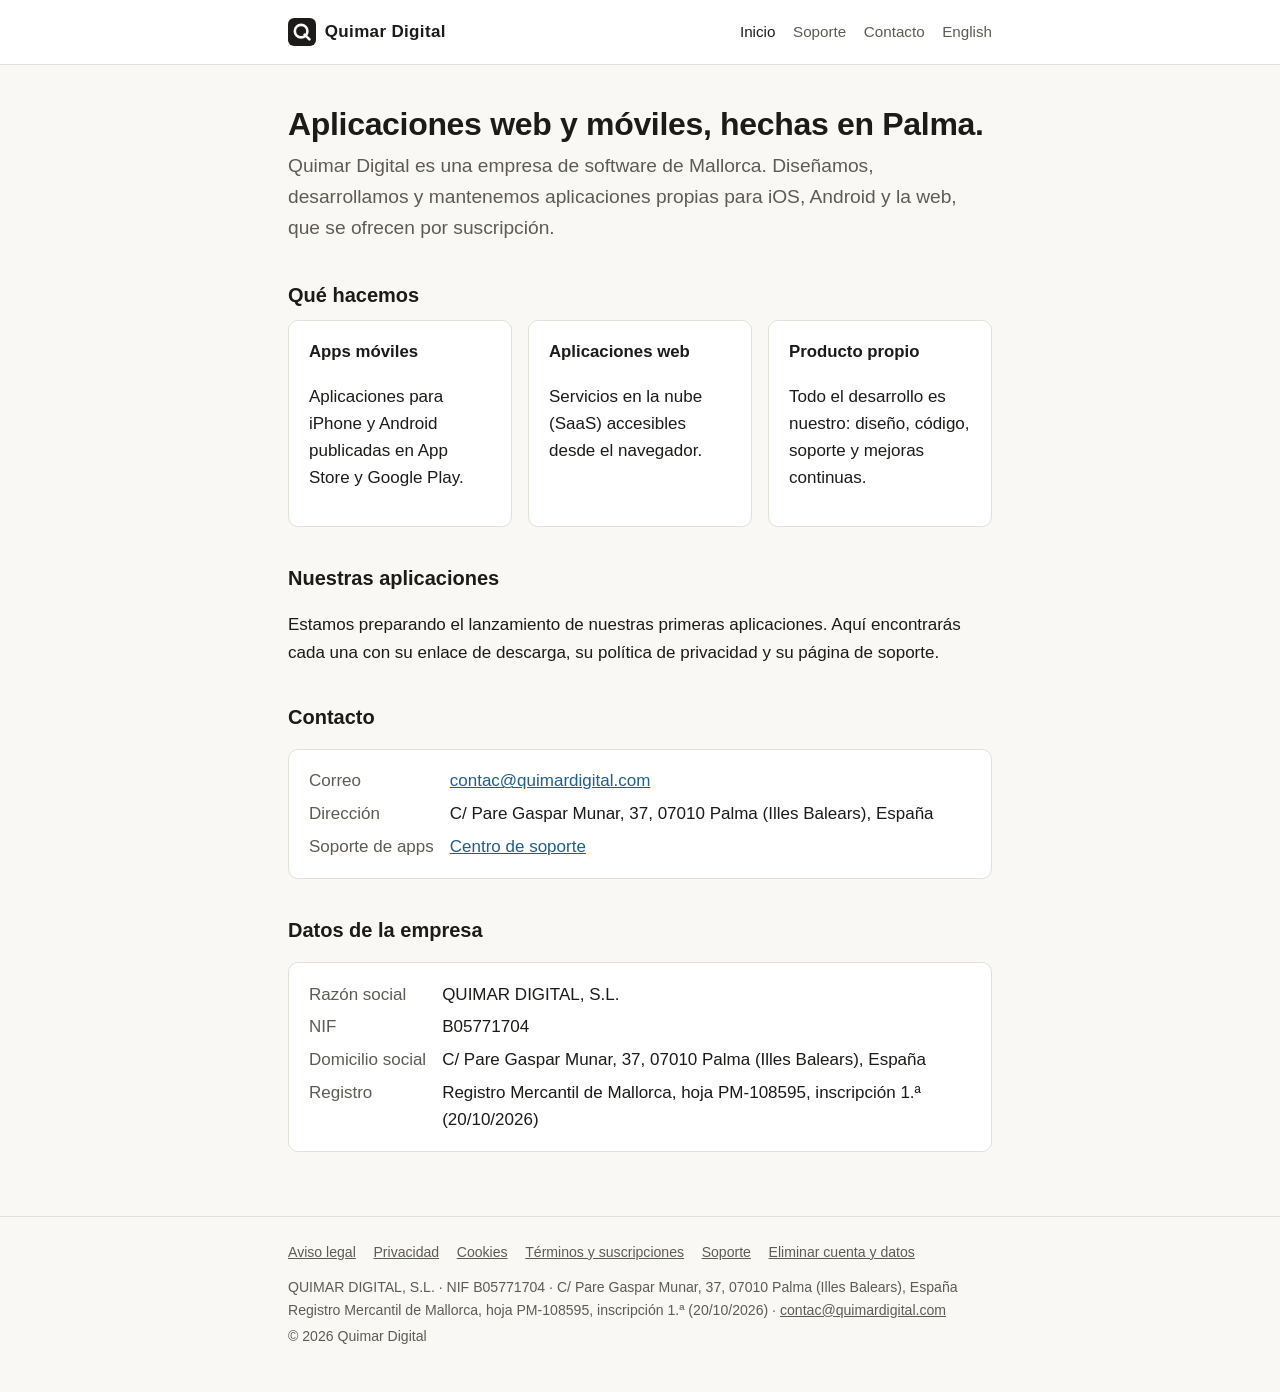
==== index.html @ 4102a564 "Add files via upload" ====
<!doctype html>
<html lang="es">
<head>
<meta charset="utf-8">
<meta name="viewport" content="width=device-width, initial-scale=1">
<title>Quimar Digital · Aplicaciones web y móviles</title>
<meta name="description" content="Quimar Digital, S.L. desarrolla aplicaciones web y móviles por suscripción desde Palma (Mallorca).">
<link rel="canonical" href="https://quimardigital.com/">
<link rel="alternate" hreflang="es" href="https://quimardigital.com/">
<link rel="alternate" hreflang="en" href="https://quimardigital.com/en/">
<link rel="icon" href="favicon.svg" type="image/svg+xml">
<link rel="stylesheet" href="style.css">
</head>
<body>
<header class="site"><div class="wrap">
  <a class="brand" href="index.html"><svg viewBox="0 0 32 32" aria-hidden="true"><rect width="32" height="32" rx="7" fill="currentColor"/><circle cx="15" cy="15" r="7.2" fill="none" stroke="var(--bg)" stroke-width="3"/><path d="M19 19l5.5 5.5" stroke="var(--bg)" stroke-width="3" stroke-linecap="round"/></svg><span>Quimar Digital</span></a>
  <nav class="top" aria-label="Principal">
    <a href="index.html" aria-current="page">Inicio</a><a href="soporte.html">Soporte</a><a href="index.html#contacto">Contacto</a><a href="en/index.html" hreflang="en" lang="en">English</a>
  </nav>
</div></header>
<main><div class="wrap">

<h1>Aplicaciones web y móviles, hechas en Palma.</h1>
<p class="lead">Quimar Digital es una empresa de software de Mallorca. Diseñamos, desarrollamos y mantenemos aplicaciones propias para iOS, Android y la web, que se ofrecen por suscripción.</p>

<h2>Qué hacemos</h2>
<div class="grid">
  <div class="card"><h3>Apps móviles</h3><p>Aplicaciones para iPhone y Android publicadas en App Store y Google Play.</p></div>
  <div class="card"><h3>Aplicaciones web</h3><p>Servicios en la nube (SaaS) accesibles desde el navegador.</p></div>
  <div class="card"><h3>Producto propio</h3><p>Todo el desarrollo es nuestro: diseño, código, soporte y mejoras continuas.</p></div>
</div>

<h2>Nuestras aplicaciones</h2>
<p>Estamos preparando el lanzamiento de nuestras primeras aplicaciones. Aquí encontrarás cada una con su enlace de descarga, su política de privacidad y su página de soporte.</p>

<h2 id="contacto">Contacto</h2>
<div class="card">
<dl class="data">
  <dt>Correo</dt><dd><a href="mailto:contac@quimardigital.com">contac@quimardigital.com</a></dd>
  <dt>Dirección</dt><dd>C/ Pare Gaspar Munar, 37, 07010 Palma (Illes Balears), España</dd>
  <dt>Soporte de apps</dt><dd><a href="soporte.html">Centro de soporte</a></dd>
</dl>
</div>

<h2>Datos de la empresa</h2>
<div class="card">
<dl class="data">
  <dt>Razón social</dt><dd>QUIMAR DIGITAL, S.L.</dd>
  <dt>NIF</dt><dd>B05771704</dd>
  <dt>Domicilio social</dt><dd>C/ Pare Gaspar Munar, 37, 07010 Palma (Illes Balears), España</dd>
  <dt>Registro</dt><dd>Registro Mercantil de Mallorca, hoja PM-108595, inscripción 1.ª (20/10/2026)</dd>
</dl>
</div>

</div></main>
<footer class="site"><div class="wrap">
  <nav aria-label="Legal"><a href="aviso-legal.html">Aviso legal</a><a href="privacidad.html">Privacidad</a><a href="cookies.html">Cookies</a><a href="terminos.html">Términos y suscripciones</a><a href="soporte.html">Soporte</a><a href="eliminar-cuenta.html">Eliminar cuenta y datos</a></nav>
  <p>QUIMAR DIGITAL, S.L. · NIF B05771704 · C/ Pare Gaspar Munar, 37, 07010 Palma (Illes Balears), España<br>Registro Mercantil de Mallorca, hoja PM-108595, inscripción 1.ª (20/10/2026) · <a href="mailto:contac@quimardigital.com">contac@quimardigital.com</a></p>
  <p>© 2026 Quimar Digital</p>
</div></footer>
</body>
</html>
---- style.css ----
:root{
  --bg:#faf8f4; --surface:#ffffff; --ink:#1c1b19; --muted:#5f5b54; --line:#e4dfd6;
  --accent:#1f5f8b; --accent-ink:#ffffff; --soft:#eef3f7;
  --maxw:46rem; --radius:10px;
  color-scheme: light dark;
}
@media (prefers-color-scheme: dark){
  :root{ --bg:#141412; --surface:#1c1c1a; --ink:#ecebe7; --muted:#a6a29a; --line:#2f2e2b;
         --accent:#7fb6dd; --accent-ink:#0f1a22; --soft:#1b2630; }
}
*{box-sizing:border-box}
html{-webkit-text-size-adjust:100%}
body{margin:0;background:var(--bg);color:var(--ink);
  font:17px/1.6 -apple-system,BlinkMacSystemFont,"Segoe UI",Roboto,"Helvetica Neue",Arial,sans-serif}
a{color:var(--accent)}
a:hover{text-decoration-thickness:2px}
.wrap{max-width:var(--maxw);margin:0 auto;padding:0 16px}
header.site{border-bottom:1px solid var(--line);background:var(--surface)}
header.site .wrap{display:flex;align-items:center;justify-content:space-between;gap:1rem;min-height:64px;flex-wrap:wrap}
.brand{font-weight:700;letter-spacing:.02em;text-decoration:none;color:var(--ink);display:flex;align-items:center;gap:.55rem}
.brand svg{width:28px;height:28px;flex:none}
nav.top{display:flex;gap:1.1rem;flex-wrap:wrap;font-size:.95rem}
nav.top a{color:var(--muted);text-decoration:none}
nav.top a:hover,nav.top a[aria-current=page]{color:var(--ink)}
main{padding:2.5rem 0 3rem}
h1{font-size:2rem;line-height:1.2;margin:0 0 .5rem;letter-spacing:-.01em}
h2{font-size:1.25rem;margin:2.2rem 0 .6rem}
h3{font-size:1.05rem;margin:1.5rem 0 .4rem}
p,li{color:var(--ink)}
.lead{font-size:1.2rem;color:var(--muted);margin:0 0 2rem}
.updated{color:var(--muted);font-size:.9rem;margin-bottom:2rem}
.card{background:var(--surface);border:1px solid var(--line);border-radius:var(--radius);padding:1.1rem 1.25rem;margin:1rem 0}
.grid{display:grid;gap:1rem;grid-template-columns:repeat(auto-fit,minmax(13rem,1fr))}
.grid .card{margin:0}
.card h3{margin-top:0}
dl.data{display:grid;grid-template-columns:max-content 1fr;gap:.35rem 1rem;margin:0}
dl.data dt{color:var(--muted)}
dl.data dd{margin:0}
@media (max-width:520px){dl.data{grid-template-columns:1fr}dl.data dd{margin-bottom:.5rem}}
.btn{display:inline-block;background:var(--accent);color:var(--accent-ink);padding:.6rem 1rem;border-radius:8px;text-decoration:none;font-weight:600}
.note{background:var(--soft);border-radius:var(--radius);padding:.9rem 1.1rem}
table{border-collapse:collapse;width:100%;font-size:.95rem;margin:1rem 0}
th,td{border:1px solid var(--line);padding:.5rem .6rem;text-align:left;vertical-align:top}
th{background:var(--surface)}
.tablewrap{overflow-x:auto}
footer.site{border-top:1px solid var(--line);color:var(--muted);font-size:.88rem;padding:1.5rem 0 2.5rem}
footer.site nav{display:flex;flex-wrap:wrap;gap:.4rem 1.1rem;margin-bottom:.8rem}
footer.site a{color:var(--muted)}
footer.site p{color:var(--muted);margin:.25rem 0}
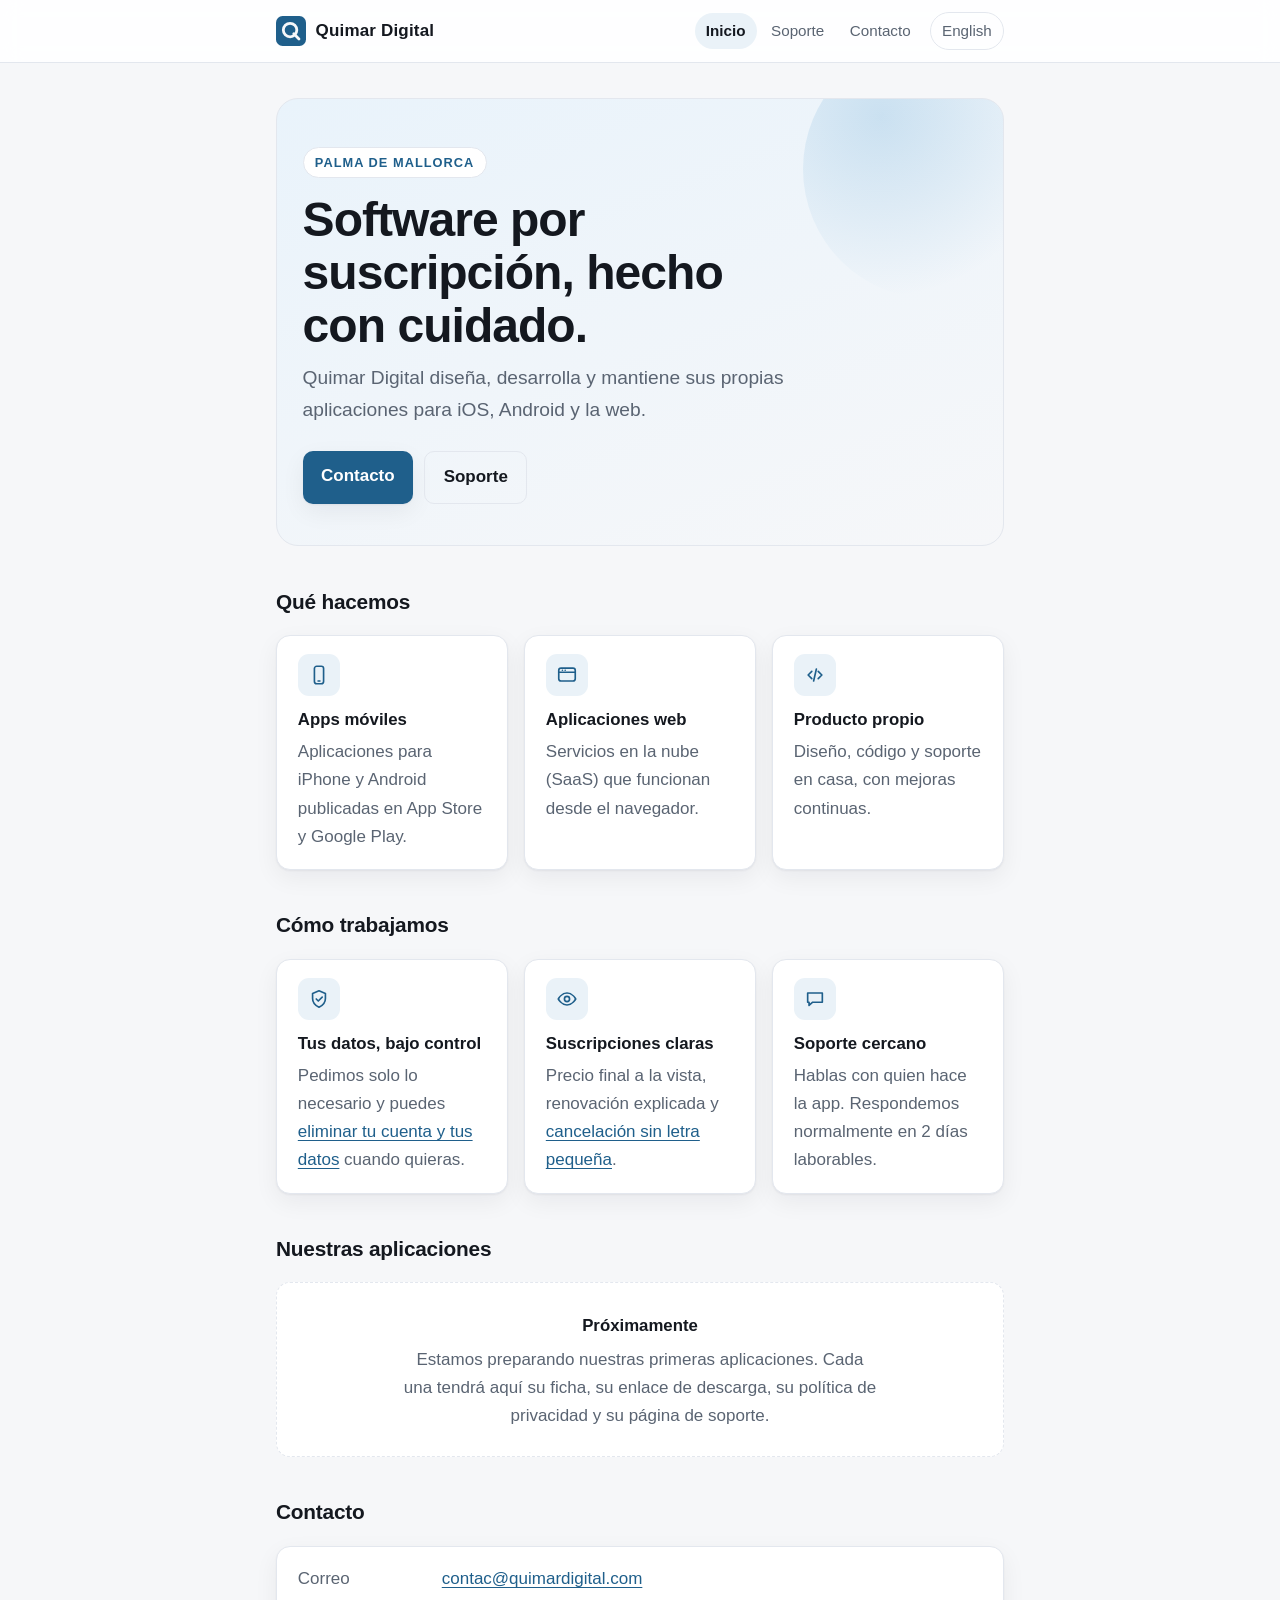
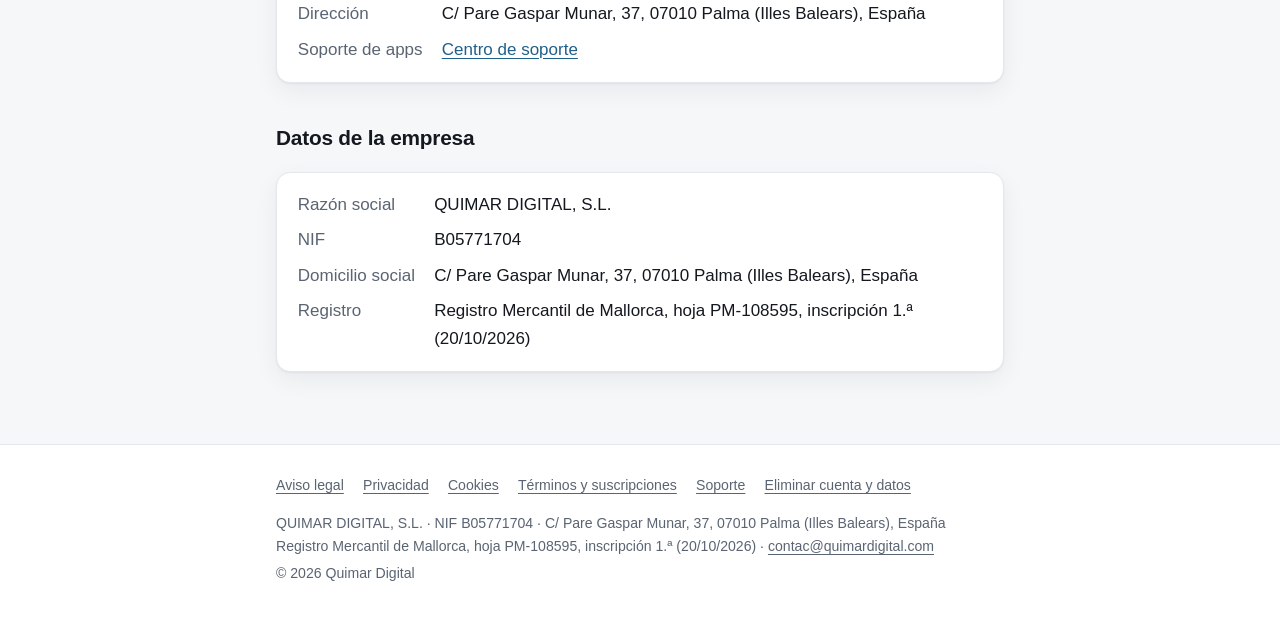
==== commit 465c66b3: "Rediseño de la web: portada con hero, iconos, cabecera fija y modo oscuro Co-Authored-By: Claude Son" ====
--- a/index.html
+++ b/index.html
@@ -15,23 +15,34 @@
 <header class="site"><div class="wrap">
   <a class="brand" href="index.html"><svg viewBox="0 0 32 32" aria-hidden="true"><rect width="32" height="32" rx="7" fill="currentColor"/><circle cx="15" cy="15" r="7.2" fill="none" stroke="var(--bg)" stroke-width="3"/><path d="M19 19l5.5 5.5" stroke="var(--bg)" stroke-width="3" stroke-linecap="round"/></svg><span>Quimar Digital</span></a>
   <nav class="top" aria-label="Principal">
-    <a href="index.html" aria-current="page">Inicio</a><a href="soporte.html">Soporte</a><a href="index.html#contacto">Contacto</a><a href="en/index.html" hreflang="en" lang="en">English</a>
+    <a href="index.html" aria-current="page">Inicio</a><a href="soporte.html">Soporte</a><a href="index.html#contacto">Contacto</a><a class="lang" href="en/index.html" hreflang="en" lang="en">English</a>
   </nav>
 </div></header>
 <main><div class="wrap">
 
-<h1>Aplicaciones web y móviles, hechas en Palma.</h1>
-<p class="lead">Quimar Digital es una empresa de software de Mallorca. Diseñamos, desarrollamos y mantenemos aplicaciones propias para iOS, Android y la web, que se ofrecen por suscripción.</p>
+<section class="hero">
+  <span class="eyebrow">Palma de Mallorca</span>
+  <h1>Software por suscripción, hecho con cuidado.</h1>
+  <p class="lead">Quimar Digital diseña, desarrolla y mantiene sus propias aplicaciones para iOS, Android y la web.</p>
+  <div class="actions"><a class="btn" href="#contacto">Contacto</a><a class="btn ghost" href="soporte.html">Soporte</a></div>
+</section>
 
 <h2>Qué hacemos</h2>
 <div class="grid">
-  <div class="card"><h3>Apps móviles</h3><p>Aplicaciones para iPhone y Android publicadas en App Store y Google Play.</p></div>
-  <div class="card"><h3>Aplicaciones web</h3><p>Servicios en la nube (SaaS) accesibles desde el navegador.</p></div>
-  <div class="card"><h3>Producto propio</h3><p>Todo el desarrollo es nuestro: diseño, código, soporte y mejoras continuas.</p></div>
+  <div class="card"><span class="ico"><svg viewBox="0 0 24 24" fill="none" stroke="currentColor" stroke-width="1.8" stroke-linecap="round" stroke-linejoin="round" aria-hidden="true"><rect x="7" y="2.5" width="10" height="19" rx="2.5"/><path d="M11 18.5h2"/></svg></span><h3>Apps móviles</h3><p>Aplicaciones para iPhone y Android publicadas en App Store y Google Play.</p></div>
+  <div class="card"><span class="ico"><svg viewBox="0 0 24 24" fill="none" stroke="currentColor" stroke-width="1.8" stroke-linecap="round" stroke-linejoin="round" aria-hidden="true"><rect x="3" y="4.5" width="18" height="14" rx="2.5"/><path d="M3 9h18M7 6.8h.01M10 6.8h.01"/></svg></span><h3>Aplicaciones web</h3><p>Servicios en la nube (SaaS) que funcionan desde el navegador.</p></div>
+  <div class="card"><span class="ico"><svg viewBox="0 0 24 24" fill="none" stroke="currentColor" stroke-width="1.8" stroke-linecap="round" stroke-linejoin="round" aria-hidden="true"><path d="M8.5 8L4.5 12l4 4M15.5 8l4 4-4 4M13.5 5.5l-3 13"/></svg></span><h3>Producto propio</h3><p>Diseño, código y soporte en casa, con mejoras continuas.</p></div>
+</div>
+
+<h2>Cómo trabajamos</h2>
+<div class="grid">
+  <div class="card"><span class="ico"><svg viewBox="0 0 24 24" fill="none" stroke="currentColor" stroke-width="1.8" stroke-linecap="round" stroke-linejoin="round" aria-hidden="true"><path d="M12 3l7 3v5.5c0 4.2-2.9 7.6-7 9.5-4.1-1.9-7-5.3-7-9.5V6l7-3z"/><path d="M9 12l2.2 2.2L15.5 10"/></svg></span><h3>Tus datos, bajo control</h3><p>Pedimos solo lo necesario y puedes <a href="eliminar-cuenta.html">eliminar tu cuenta y tus datos</a> cuando quieras.</p></div>
+  <div class="card"><span class="ico"><svg viewBox="0 0 24 24" fill="none" stroke="currentColor" stroke-width="1.8" stroke-linecap="round" stroke-linejoin="round" aria-hidden="true"><path d="M2.5 12S6 5.5 12 5.5 21.5 12 21.5 12 18 18.5 12 18.5 2.5 12 2.5 12z"/><circle cx="12" cy="12" r="2.8"/></svg></span><h3>Suscripciones claras</h3><p>Precio final a la vista, renovación explicada y <a href="terminos.html">cancelación sin letra pequeña</a>.</p></div>
+  <div class="card"><span class="ico"><svg viewBox="0 0 24 24" fill="none" stroke="currentColor" stroke-width="1.8" stroke-linecap="round" stroke-linejoin="round" aria-hidden="true"><path d="M4 5.5h16v10H9.5L5.5 19v-3.5H4z"/></svg></span><h3>Soporte cercano</h3><p>Hablas con quien hace la app. Respondemos normalmente en 2 días laborables.</p></div>
 </div>
 
 <h2>Nuestras aplicaciones</h2>
-<p>Estamos preparando el lanzamiento de nuestras primeras aplicaciones. Aquí encontrarás cada una con su enlace de descarga, su política de privacidad y su página de soporte.</p>
+<div class="card soon"><h3>Próximamente</h3><p>Estamos preparando nuestras primeras aplicaciones. Cada una tendrá aquí su ficha, su enlace de descarga, su política de privacidad y su página de soporte.</p></div>
 
 <h2 id="contacto">Contacto</h2>
 <div class="card">
--- a/style.css
+++ b/style.css
@@ -1,49 +1,88 @@
 :root{
-  --bg:#faf8f4; --surface:#ffffff; --ink:#1c1b19; --muted:#5f5b54; --line:#e4dfd6;
-  --accent:#1f5f8b; --accent-ink:#ffffff; --soft:#eef3f7;
-  --maxw:46rem; --radius:10px;
+  --bg:#f6f7f9; --surface:#ffffff; --ink:#14181f; --muted:#5a6472; --line:#e3e7ee;
+  --accent:#1f5f8b; --accent-2:#2a86c4; --accent-ink:#ffffff; --soft:#eaf2f8;
+  --hero-a:#e9f3fb; --hero-b:#f6f7f9; --shadow:0 1px 2px rgba(16,24,40,.05),0 8px 24px rgba(16,24,40,.06);
+  --maxw:48rem; --radius:14px;
   color-scheme: light dark;
 }
 @media (prefers-color-scheme: dark){
-  :root{ --bg:#141412; --surface:#1c1c1a; --ink:#ecebe7; --muted:#a6a29a; --line:#2f2e2b;
-         --accent:#7fb6dd; --accent-ink:#0f1a22; --soft:#1b2630; }
+  :root{ --bg:#0e1116; --surface:#161b22; --ink:#e8ecf2; --muted:#9aa5b4; --line:#262d38;
+         --accent:#7fb6dd; --accent-2:#5aa2d6; --accent-ink:#0b1620; --soft:#16212c;
+         --hero-a:#13222f; --hero-b:#0e1116; --shadow:0 1px 2px rgba(0,0,0,.4),0 8px 24px rgba(0,0,0,.35); }
 }
 *{box-sizing:border-box}
-html{-webkit-text-size-adjust:100%}
+html{-webkit-text-size-adjust:100%;scroll-behavior:smooth}
 body{margin:0;background:var(--bg);color:var(--ink);
-  font:17px/1.6 -apple-system,BlinkMacSystemFont,"Segoe UI",Roboto,"Helvetica Neue",Arial,sans-serif}
-a{color:var(--accent)}
+  font:17px/1.65 -apple-system,BlinkMacSystemFont,"Segoe UI",Roboto,"Helvetica Neue",Arial,sans-serif;
+  -webkit-font-smoothing:antialiased}
+a{color:var(--accent);text-underline-offset:3px}
 a:hover{text-decoration-thickness:2px}
-.wrap{max-width:var(--maxw);margin:0 auto;padding:0 16px}
-header.site{border-bottom:1px solid var(--line);background:var(--surface)}
-header.site .wrap{display:flex;align-items:center;justify-content:space-between;gap:1rem;min-height:64px;flex-wrap:wrap}
-.brand{font-weight:700;letter-spacing:.02em;text-decoration:none;color:var(--ink);display:flex;align-items:center;gap:.55rem}
-.brand svg{width:28px;height:28px;flex:none}
-nav.top{display:flex;gap:1.1rem;flex-wrap:wrap;font-size:.95rem}
-nav.top a{color:var(--muted);text-decoration:none}
-nav.top a:hover,nav.top a[aria-current=page]{color:var(--ink)}
-main{padding:2.5rem 0 3rem}
-h1{font-size:2rem;line-height:1.2;margin:0 0 .5rem;letter-spacing:-.01em}
-h2{font-size:1.25rem;margin:2.2rem 0 .6rem}
+a:focus-visible,.btn:focus-visible{outline:3px solid var(--accent-2);outline-offset:3px;border-radius:6px}
+.wrap{max-width:var(--maxw);margin:0 auto;padding:0 20px}
+
+header.site{position:sticky;top:0;z-index:10;background:color-mix(in srgb,var(--surface) 88%,transparent);
+  -webkit-backdrop-filter:saturate(1.4) blur(10px);backdrop-filter:saturate(1.4) blur(10px);border-bottom:1px solid var(--line)}
+header.site .wrap{display:flex;align-items:center;justify-content:space-between;gap:.5rem 1.2rem;min-height:62px;flex-wrap:wrap;padding-top:6px;padding-bottom:6px}
+.brand{font-weight:700;letter-spacing:.01em;text-decoration:none;color:var(--ink);display:flex;align-items:center;gap:.6rem}
+.brand svg{width:30px;height:30px;flex:none;color:var(--accent)}
+nav.top{display:flex;gap:.2rem;flex-wrap:wrap;font-size:.95rem;align-items:center}
+nav.top a{color:var(--muted);text-decoration:none;padding:.35rem .7rem;border-radius:999px}
+nav.top a:hover{color:var(--ink);background:var(--soft)}
+nav.top a[aria-current=page]{color:var(--ink);background:var(--soft);font-weight:600}
+nav.top a.lang{border:1px solid var(--line);margin-left:.3rem}
+
+main{padding:2.2rem 0 3.5rem}
+h1{font-size:2.1rem;line-height:1.2;margin:0 0 .6rem;letter-spacing:-.02em}
+h2{font-size:1.3rem;margin:2.4rem 0 .7rem;letter-spacing:-.01em}
 h3{font-size:1.05rem;margin:1.5rem 0 .4rem}
-p,li{color:var(--ink)}
-.lead{font-size:1.2rem;color:var(--muted);margin:0 0 2rem}
-.updated{color:var(--muted);font-size:.9rem;margin-bottom:2rem}
-.card{background:var(--surface);border:1px solid var(--line);border-radius:var(--radius);padding:1.1rem 1.25rem;margin:1rem 0}
-.grid{display:grid;gap:1rem;grid-template-columns:repeat(auto-fit,minmax(13rem,1fr))}
+p{margin:.7rem 0}
+.lead{font-size:1.2rem;color:var(--muted);margin:0 0 1.5rem}
+.updated{color:var(--muted);font-size:.9rem;margin:.2rem 0 1.8rem}
+
+.hero{background:linear-gradient(160deg,var(--hero-a),var(--hero-b));border:1px solid var(--line);
+  border-radius:22px;padding:3rem 1.6rem 2.6rem;margin:0 0 1rem;position:relative;overflow:hidden}
+.hero::after{content:"";position:absolute;right:-60px;top:-60px;width:260px;height:260px;border-radius:50%;
+  background:radial-gradient(circle at 30% 30%,var(--accent-2),transparent 70%);opacity:.18;pointer-events:none}
+.eyebrow{display:inline-block;font-size:.8rem;font-weight:600;letter-spacing:.08em;text-transform:uppercase;
+  color:var(--accent);background:var(--surface);border:1px solid var(--line);padding:.25rem .7rem;border-radius:999px;margin-bottom:1rem}
+.hero h1{font-size:clamp(2rem,6vw,3rem);line-height:1.1;max-width:18ch}
+.hero .lead{max-width:34rem;margin-bottom:1.6rem}
+.actions{display:flex;gap:.7rem;flex-wrap:wrap}
+.btn{display:inline-block;background:var(--accent);color:var(--accent-ink);padding:.7rem 1.15rem;border-radius:10px;
+  text-decoration:none;font-weight:600;box-shadow:var(--shadow)}
+.btn:hover{filter:brightness(1.08)}
+.btn.ghost{background:transparent;color:var(--ink);border:1px solid var(--line);box-shadow:none}
+.btn.ghost:hover{background:var(--soft)}
+
+.card{background:var(--surface);border:1px solid var(--line);border-radius:var(--radius);padding:1.15rem 1.3rem;margin:1rem 0;box-shadow:var(--shadow)}
+.grid{display:grid;gap:1rem;grid-template-columns:repeat(auto-fit,minmax(14rem,1fr));margin:1rem 0}
 .grid .card{margin:0}
-.card h3{margin-top:0}
-dl.data{display:grid;grid-template-columns:max-content 1fr;gap:.35rem 1rem;margin:0}
+.card h3{margin:.2rem 0 .3rem}
+.card p{color:var(--muted);margin:.3rem 0 0}
+.ico{width:42px;height:42px;border-radius:11px;background:var(--soft);color:var(--accent);display:grid;place-items:center;margin-bottom:.6rem}
+.ico svg{width:22px;height:22px}
+.soon{border-style:dashed;box-shadow:none;text-align:center;padding:1.6rem 1.3rem}
+.soon p{max-width:30rem;margin:.4rem auto 0}
+
+dl.data{display:grid;grid-template-columns:max-content 1fr;gap:.45rem 1.2rem;margin:0}
 dl.data dt{color:var(--muted)}
-dl.data dd{margin:0}
-@media (max-width:520px){dl.data{grid-template-columns:1fr}dl.data dd{margin-bottom:.5rem}}
-.btn{display:inline-block;background:var(--accent);color:var(--accent-ink);padding:.6rem 1rem;border-radius:8px;text-decoration:none;font-weight:600}
-.note{background:var(--soft);border-radius:var(--radius);padding:.9rem 1.1rem}
-table{border-collapse:collapse;width:100%;font-size:.95rem;margin:1rem 0}
-th,td{border:1px solid var(--line);padding:.5rem .6rem;text-align:left;vertical-align:top}
-th{background:var(--surface)}
-.tablewrap{overflow-x:auto}
-footer.site{border-top:1px solid var(--line);color:var(--muted);font-size:.88rem;padding:1.5rem 0 2.5rem}
-footer.site nav{display:flex;flex-wrap:wrap;gap:.4rem 1.1rem;margin-bottom:.8rem}
+dl.data dd{margin:0;overflow-wrap:anywhere}
+@media (max-width:540px){dl.data{grid-template-columns:1fr;gap:.1rem}dl.data dd{margin-bottom:.7rem}}
+
+.note{background:var(--soft);border-radius:var(--radius);padding:.9rem 1.2rem;border:1px solid var(--line)}
+.note p{margin:.2rem 0}
+table{border-collapse:collapse;width:100%;font-size:.93rem;margin:1rem 0;background:var(--surface)}
+th,td{border:1px solid var(--line);padding:.55rem .7rem;text-align:left;vertical-align:top}
+th{background:var(--soft)}
+.tablewrap{overflow-x:auto;border-radius:10px}
+ul,ol{padding-left:1.3rem}
+li{margin:.3rem 0}
+
+footer.site{border-top:1px solid var(--line);background:var(--surface);color:var(--muted);font-size:.88rem;padding:1.8rem 0 2.5rem}
+footer.site nav{display:flex;flex-wrap:wrap;gap:.4rem 1.2rem;margin-bottom:.9rem}
 footer.site a{color:var(--muted)}
+footer.site a:hover{color:var(--ink)}
 footer.site p{color:var(--muted);margin:.25rem 0}
+
+@media (prefers-reduced-motion:reduce){html{scroll-behavior:auto}}
+@media print{header.site,footer.site nav{display:none}body{background:#fff;color:#000}.card{box-shadow:none}}
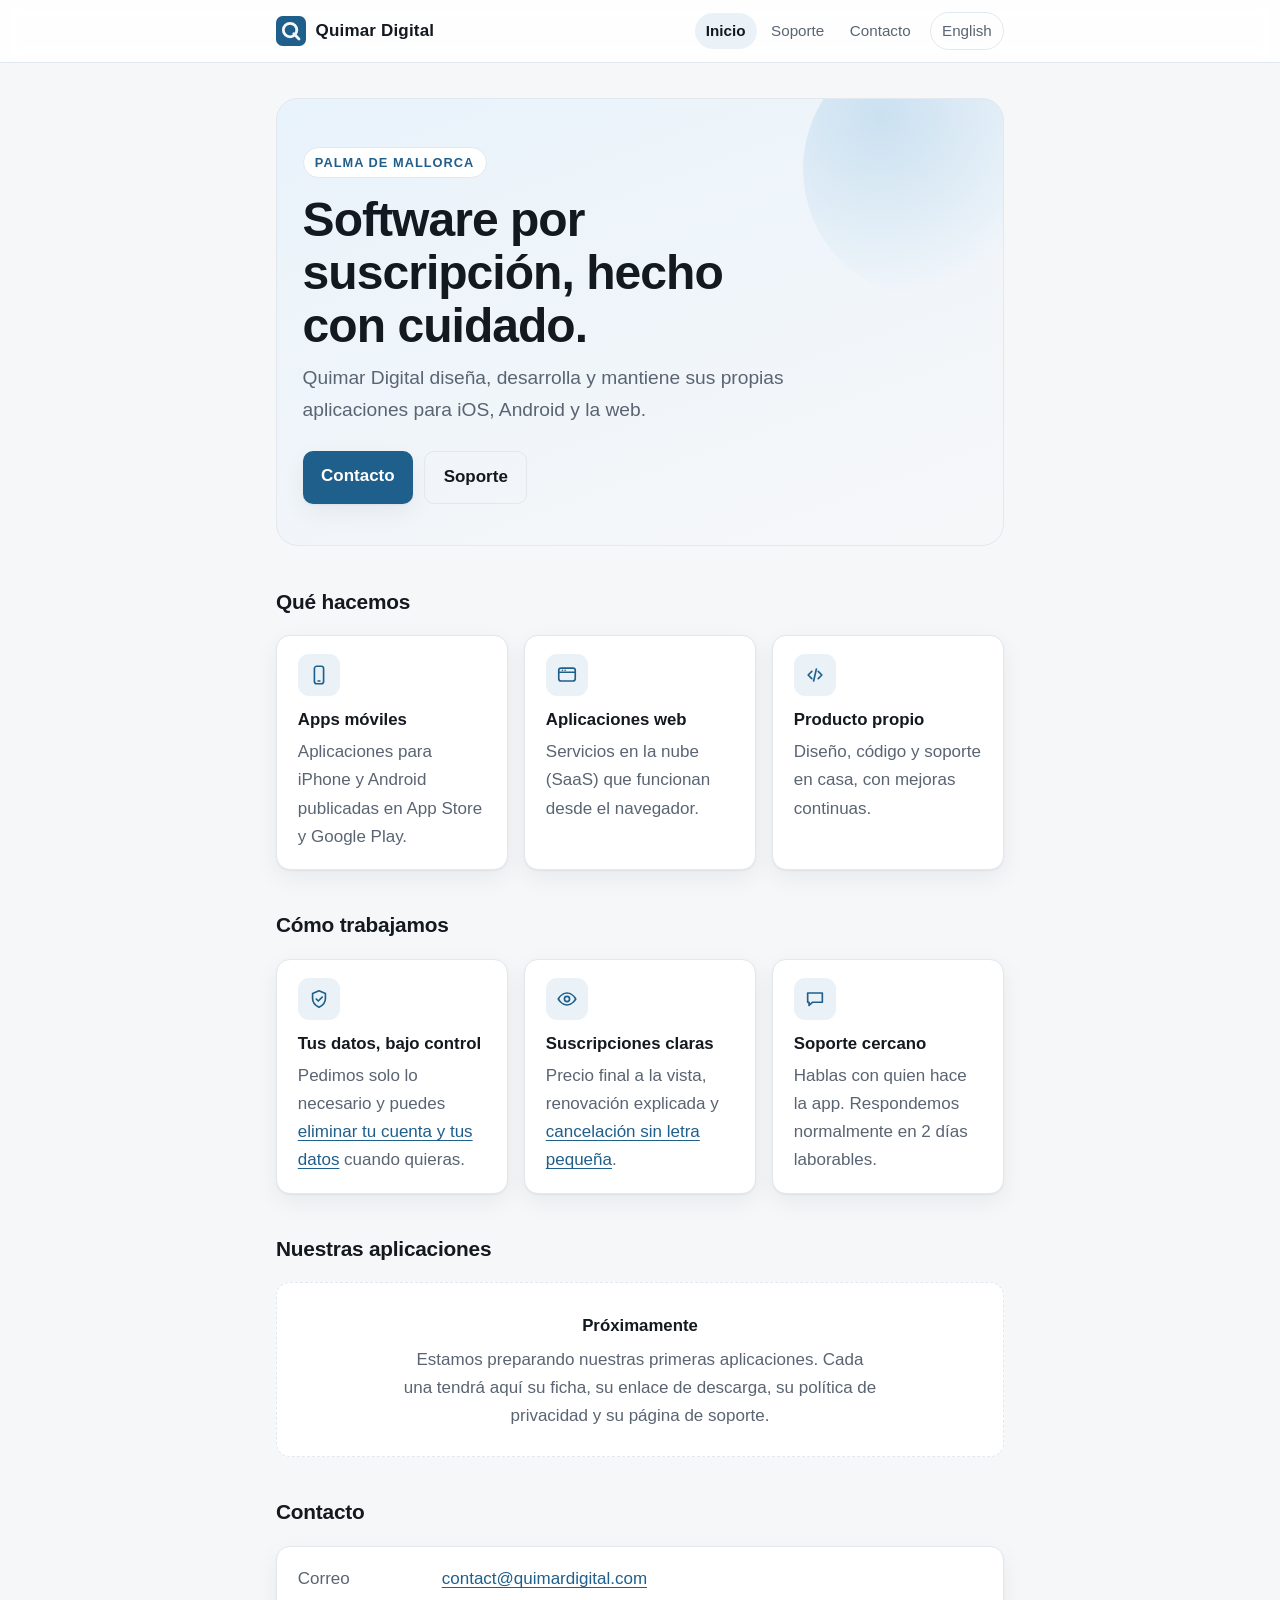
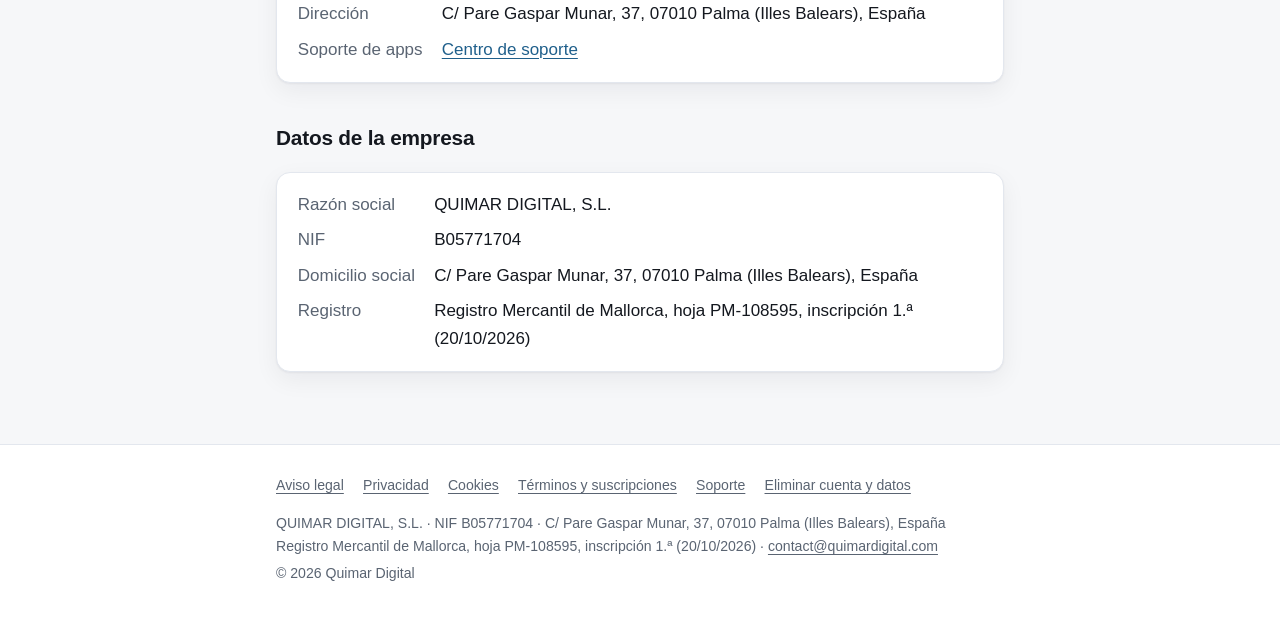
==== commit 9938d885: "Correo de contacto: contact@quimardigital.com Co-Authored-By: Claude Sonnet 5.5 <noreply@anthropic.c" ====
--- a/index.html
+++ b/index.html
@@ -47,7 +47,7 @@
 <h2 id="contacto">Contacto</h2>
 <div class="card">
 <dl class="data">
-  <dt>Correo</dt><dd><a href="mailto:contac@quimardigital.com">contac@quimardigital.com</a></dd>
+  <dt>Correo</dt><dd><a href="mailto:contact@quimardigital.com">contact@quimardigital.com</a></dd>
   <dt>Dirección</dt><dd>C/ Pare Gaspar Munar, 37, 07010 Palma (Illes Balears), España</dd>
   <dt>Soporte de apps</dt><dd><a href="soporte.html">Centro de soporte</a></dd>
 </dl>
@@ -66,7 +66,7 @@
 </div></main>
 <footer class="site"><div class="wrap">
   <nav aria-label="Legal"><a href="aviso-legal.html">Aviso legal</a><a href="privacidad.html">Privacidad</a><a href="cookies.html">Cookies</a><a href="terminos.html">Términos y suscripciones</a><a href="soporte.html">Soporte</a><a href="eliminar-cuenta.html">Eliminar cuenta y datos</a></nav>
-  <p>QUIMAR DIGITAL, S.L. · NIF B05771704 · C/ Pare Gaspar Munar, 37, 07010 Palma (Illes Balears), España<br>Registro Mercantil de Mallorca, hoja PM-108595, inscripción 1.ª (20/10/2026) · <a href="mailto:contac@quimardigital.com">contac@quimardigital.com</a></p>
+  <p>QUIMAR DIGITAL, S.L. · NIF B05771704 · C/ Pare Gaspar Munar, 37, 07010 Palma (Illes Balears), España<br>Registro Mercantil de Mallorca, hoja PM-108595, inscripción 1.ª (20/10/2026) · <a href="mailto:contact@quimardigital.com">contact@quimardigital.com</a></p>
   <p>© 2026 Quimar Digital</p>
 </div></footer>
 </body>
